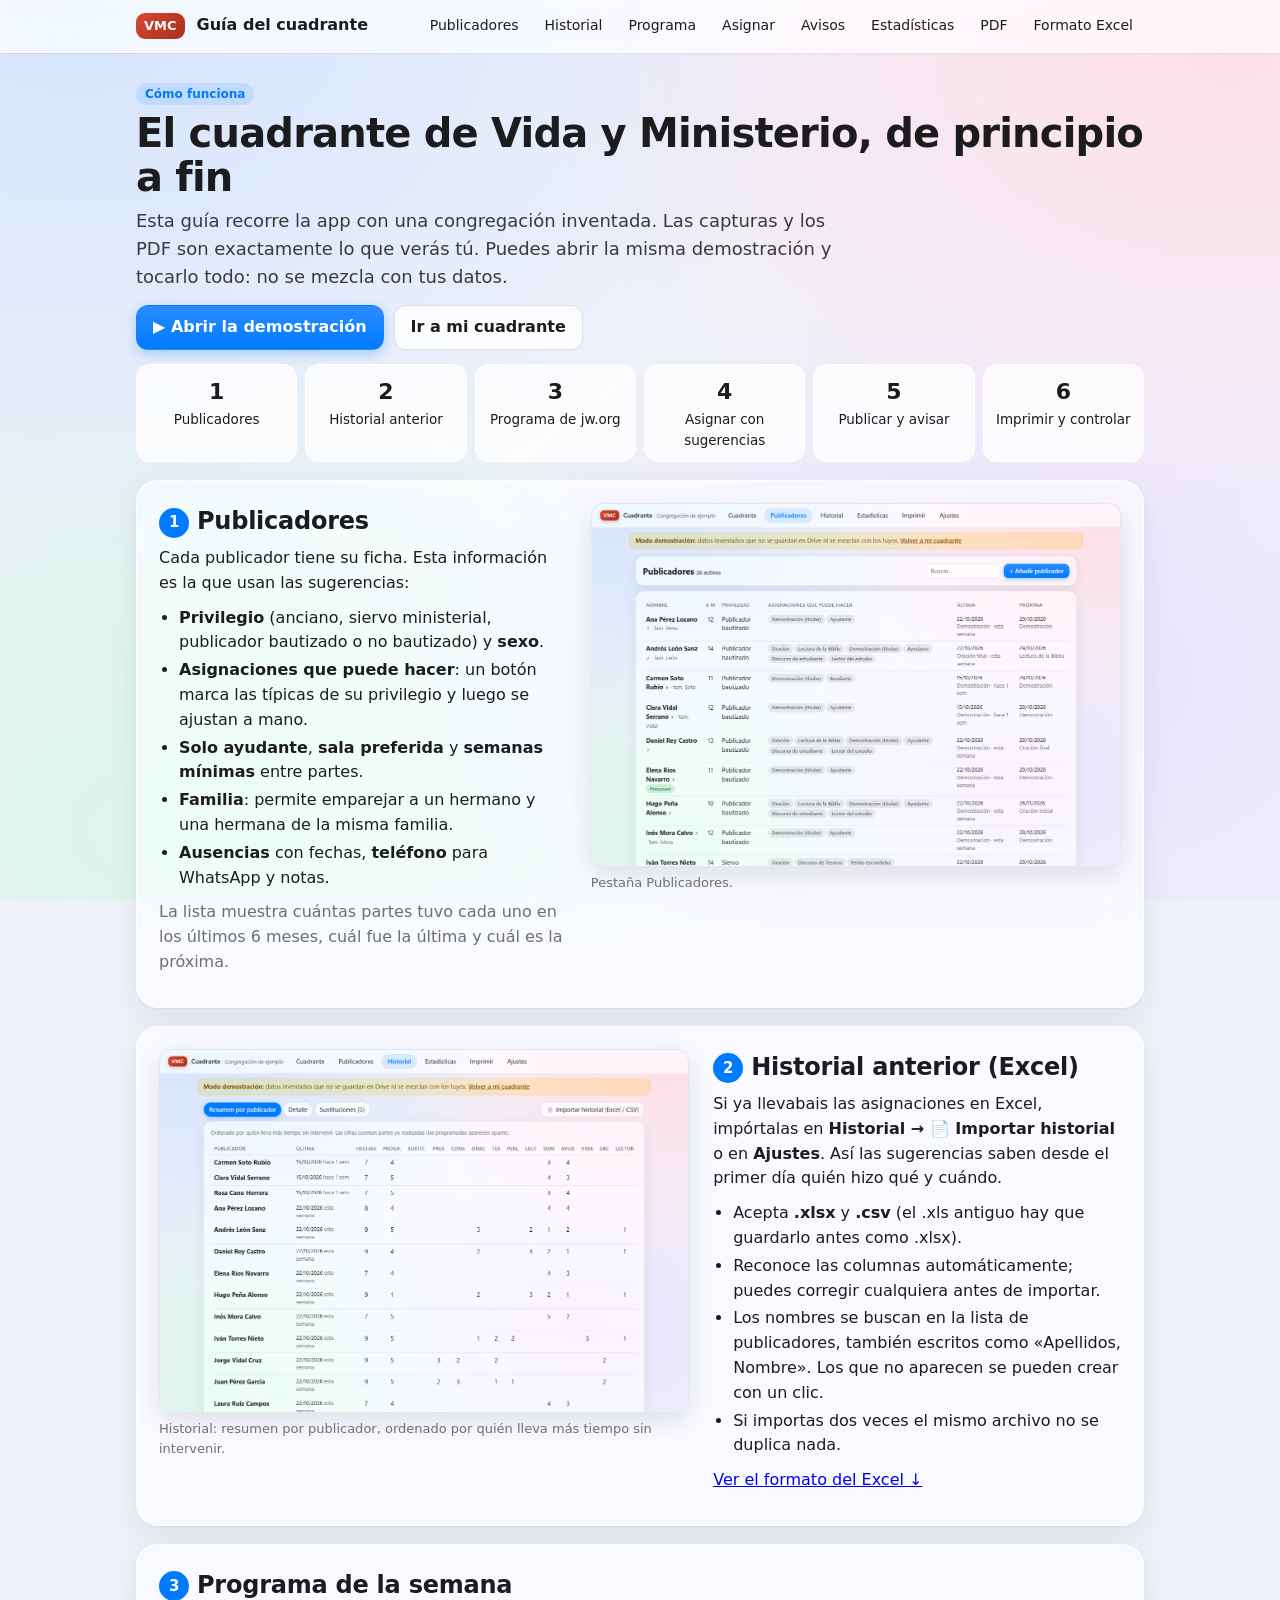
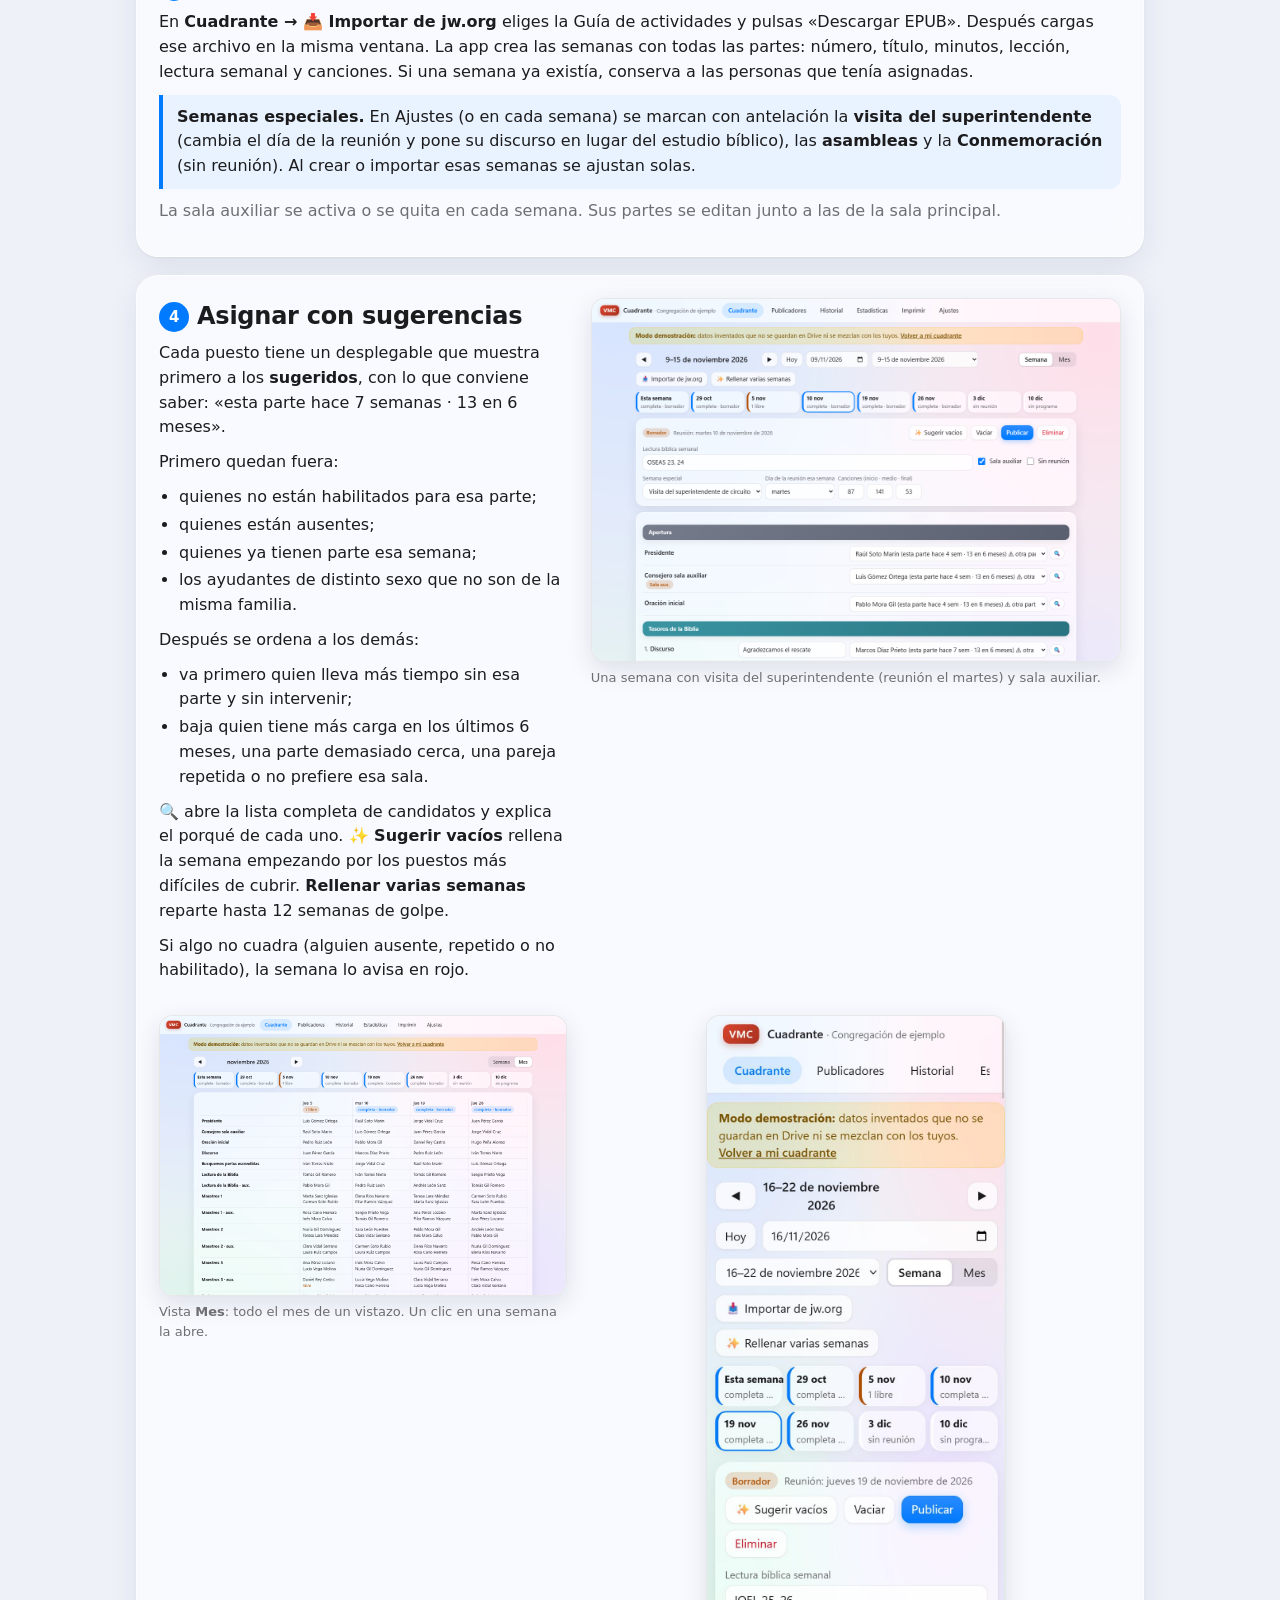
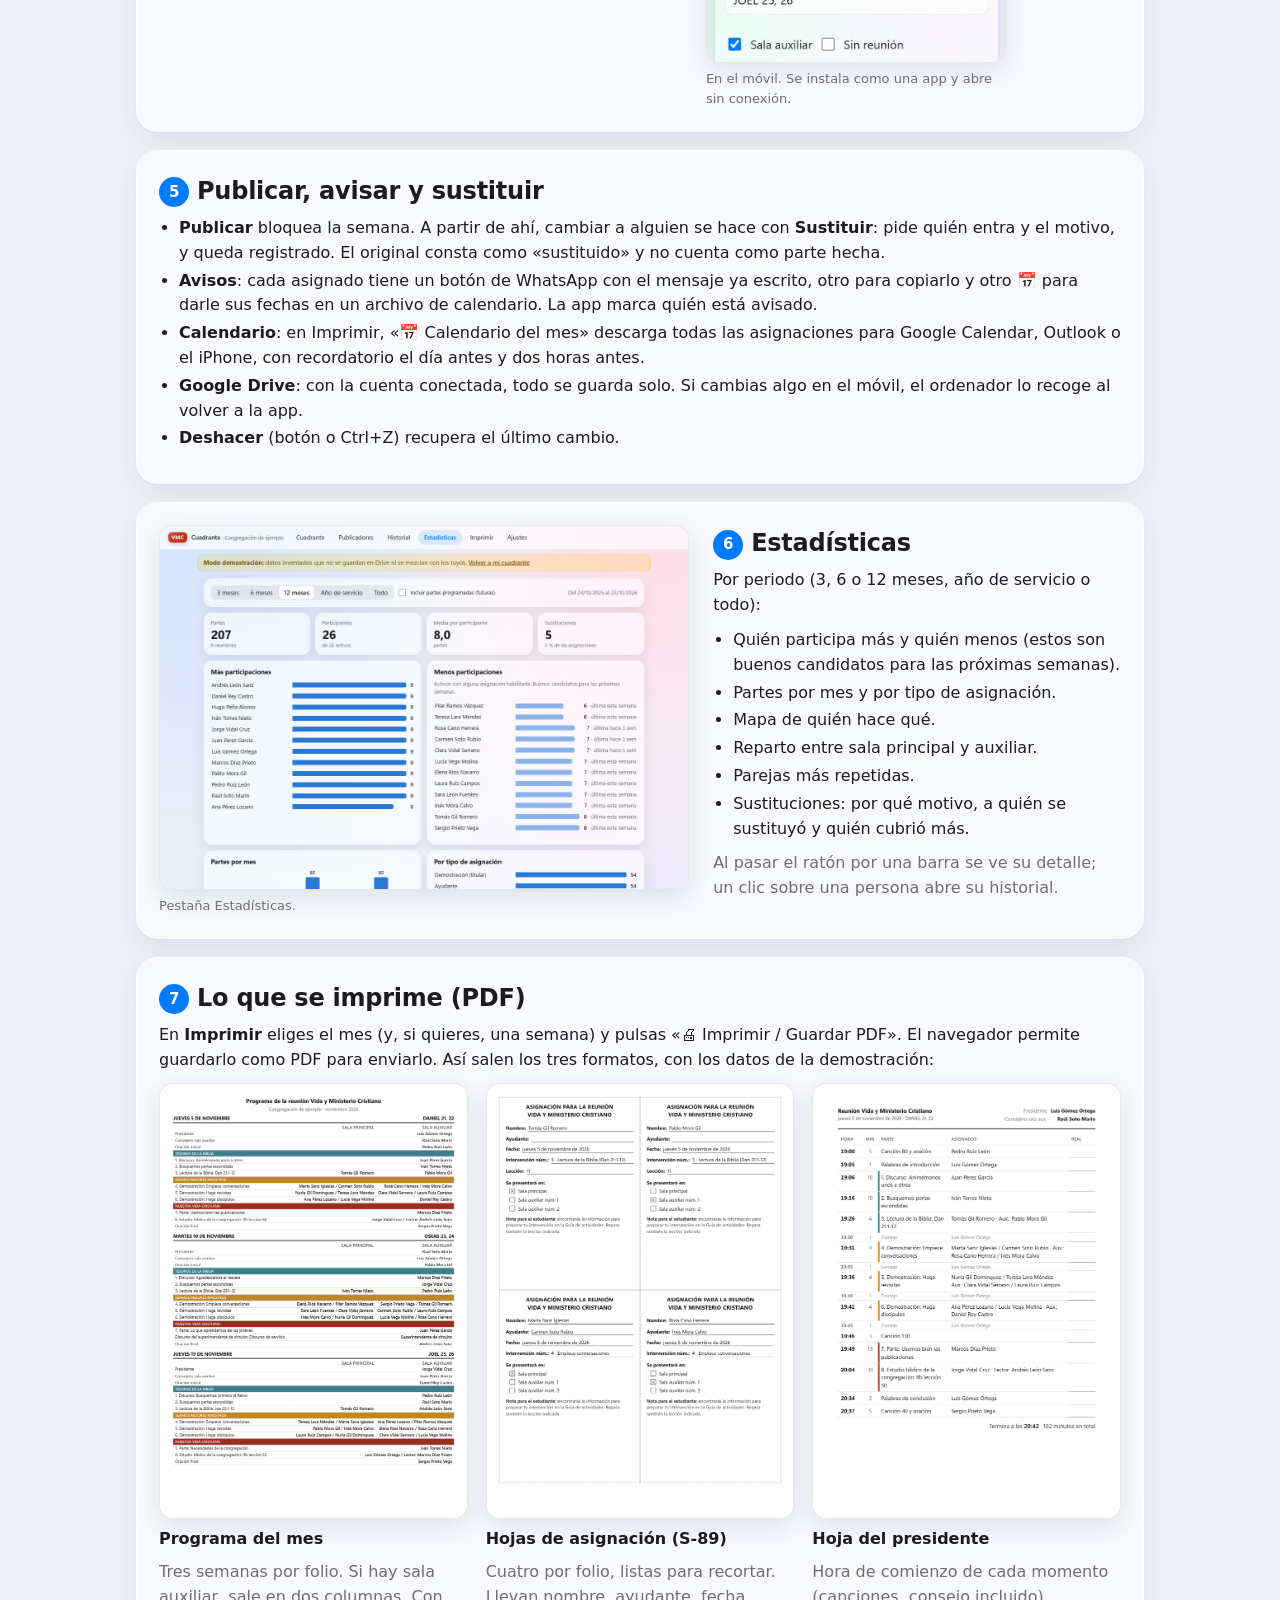
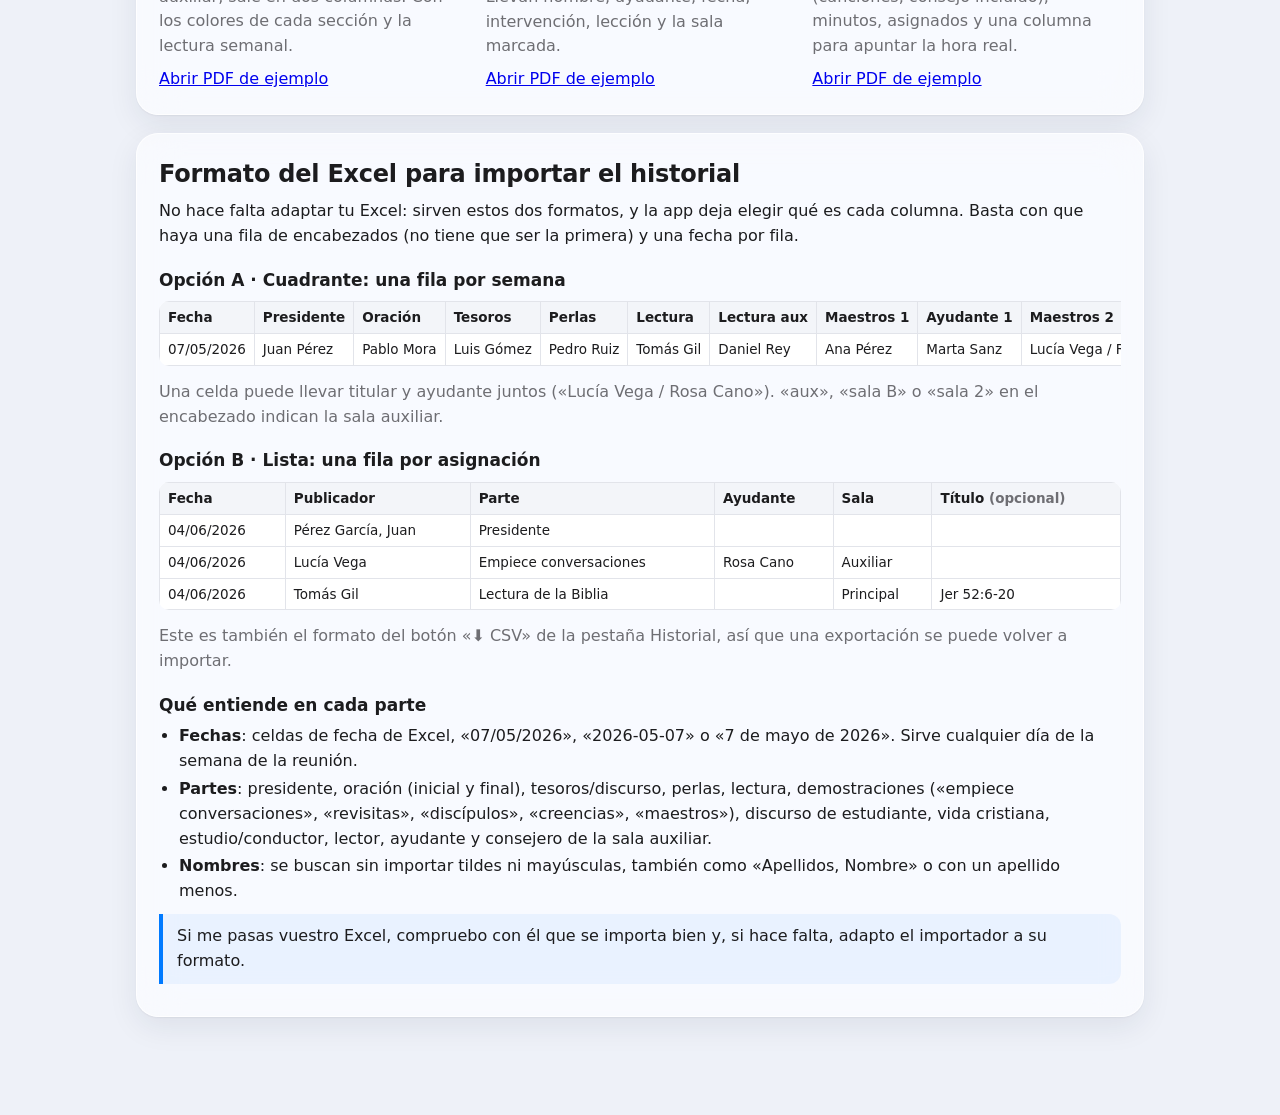
==== ayuda.html @ 90433c89 "Importar historial desde Excel, hoja del presidente, calendario, semanas especiales y guía - Importa" ====
<!doctype html>
<html lang="es">
<head>
  <meta charset="utf-8">
  <meta name="viewport" content="width=device-width, initial-scale=1">
  <title>Guía Cuadrante VMC</title>
  <meta name="description" content="Cómo funciona la app del cuadrante de la reunión Vida y Ministerio Cristiano, paso a paso.">
  <link rel="icon" href="icon.svg" type="image/svg+xml">
  <style>
    :root {
      color-scheme: light;
      --text: #1c1c1e; --muted: #6e6e73; --line: rgba(60, 60, 67, .13);
      --accent: #007aff; --tesoros: #2f7f8c; --maestros: #c58312; --vida: #a8321f;
      --vidrio: saturate(180%) blur(22px);
    }
    * { box-sizing: border-box; }
    body {
      margin: 0; color: var(--text);
      font: 16px/1.55 -apple-system, BlinkMacSystemFont, "SF Pro Text", "Segoe UI Variable Text", "Segoe UI", system-ui, sans-serif;
      background: #eef1f8 fixed;
      background-image:
        radial-gradient(at 6% 0%, #d6e4ff 0, transparent 45%),
        radial-gradient(at 96% 6%, #ffdfe9 0, transparent 40%),
        radial-gradient(at 80% 75%, #ebe2ff 0, transparent 42%),
        radial-gradient(at 12% 92%, #dcf5ea 0, transparent 45%);
      -webkit-font-smoothing: antialiased;
    }
    header.top {
      position: sticky; top: 0; z-index: 5;
      background: rgba(255, 255, 255, .7); -webkit-backdrop-filter: var(--vidrio); backdrop-filter: var(--vidrio);
      border-bottom: 1px solid rgba(255, 255, 255, .7); box-shadow: 0 1px 0 rgba(60, 60, 67, .08);
    }
    .top-in { max-width: 1040px; margin: 0 auto; padding: 10px 16px; display: flex; align-items: center; gap: 12px; flex-wrap: wrap; }
    .logo { background: linear-gradient(135deg, #d9452f, #a8321f); color: #fff; border-radius: 9px; padding: 3px 8px; font-size: 13px; font-weight: 700; }
    .top nav { display: flex; gap: 4px; flex-wrap: wrap; margin-left: auto; }
    .top nav a { color: var(--text); text-decoration: none; font-size: 14px; padding: 5px 11px; border-radius: 99px; }
    .top nav a:hover { background: rgba(118, 118, 128, .12); }
    main { max-width: 1040px; margin: 0 auto; padding: 28px 16px 80px; }
    h1 { font-size: clamp(28px, 5vw, 40px); letter-spacing: -.02em; margin: 6px 0 8px; line-height: 1.1; }
    h2 { font-size: 24px; letter-spacing: -.01em; margin: 0 0 6px; }
    h3 { font-size: 17px; margin: 18px 0 6px; }
    p { margin: 0 0 10px; }
    .lead { font-size: 18px; color: #3a3a3c; max-width: 720px; }
    .muted { color: var(--muted); }
    .card {
      background: rgba(255, 255, 255, .62); -webkit-backdrop-filter: var(--vidrio); backdrop-filter: var(--vidrio);
      border: 1px solid rgba(255, 255, 255, .75); border-radius: 22px;
      box-shadow: 0 10px 30px rgba(31, 38, 64, .08), 0 1px 2px rgba(31, 38, 64, .06);
      padding: 22px; margin: 18px 0;
    }
    .btn { display: inline-block; text-decoration: none; border-radius: 12px; padding: 9px 16px; font-weight: 600; border: 1px solid rgba(60, 60, 67, .14); background: rgba(255, 255, 255, .8); color: var(--text); }
    .btn.primary { background: linear-gradient(180deg, #2b8cff, #007aff); color: #fff; border-color: transparent; box-shadow: 0 4px 12px rgba(0, 122, 255, .28); }
    .botones { display: flex; gap: 10px; flex-wrap: wrap; margin-top: 14px; }
    .paso { display: grid; grid-template-columns: 1fr 1.3fr; gap: 24px; align-items: start; }
    .paso.inverso { grid-template-columns: 1.3fr 1fr; }
    .paso.inverso .texto { order: 2; }
    .num { display: inline-grid; place-items: center; width: 30px; height: 30px; border-radius: 50%; background: var(--accent); color: #fff; font-weight: 700; font-size: 15px; margin-right: 8px; vertical-align: 2px; }
    .shot { width: 100%; border-radius: 14px; border: 1px solid rgba(60, 60, 67, .12); box-shadow: 0 8px 24px rgba(31, 38, 64, .12); display: block; background: #fff; }
    .shot.recorte { aspect-ratio: 16 / 11; object-fit: cover; object-position: top; }
    figure { margin: 0; }
    figcaption { font-size: 13px; color: var(--muted); margin-top: 6px; }
    ul.lista { margin: 6px 0 10px; padding-left: 20px; }
    ul.lista li { margin: 3px 0; }
    .pdfs { display: grid; grid-template-columns: repeat(3, 1fr); gap: 18px; }
    .pdf { display: flex; flex-direction: column; gap: 8px; }
    .pdf img { aspect-ratio: 210 / 297; object-fit: cover; object-position: top; }
    .pdf b { font-size: 16px; }
    .etiqueta { display: inline-block; font-size: 12px; padding: 2px 9px; border-radius: 99px; background: rgba(0, 122, 255, .12); color: var(--accent); font-weight: 600; }
    table.ej { border-collapse: collapse; width: 100%; font-size: 13.5px; background: #fff; border-radius: 10px; overflow: hidden; }
    table.ej th, table.ej td { border: 1px solid #e2e4ea; padding: 5px 8px; text-align: left; white-space: nowrap; }
    table.ej th { background: #f3f5f9; font-weight: 600; }
    .tabla { overflow-x: auto; margin: 8px 0 14px; }
    .flujo { display: grid; grid-template-columns: repeat(6, 1fr); gap: 8px; margin-top: 14px; }
    .flujo div { background: rgba(255, 255, 255, .75); border: 1px solid rgba(255, 255, 255, .9); border-radius: 14px; padding: 10px; font-size: 13.5px; text-align: center; }
    .flujo b { display: block; font-size: 22px; }
    .nota { border-left: 4px solid var(--accent); background: rgba(0, 122, 255, .06); padding: 10px 14px; border-radius: 0 12px 12px 0; margin: 10px 0; }
    @media (max-width: 820px) {
      .paso, .paso.inverso { grid-template-columns: 1fr; }
      .paso.inverso .texto { order: 0; }
      .pdfs { grid-template-columns: 1fr; }
      .flujo { grid-template-columns: repeat(3, 1fr); }
      .top nav { display: none; }
    }
  </style>
</head>
<body>
  <header class="top"><div class="top-in">
    <span class="logo">VMC</span><b>Guía del cuadrante</b>
    <nav>
      <a href="#publicadores">Publicadores</a><a href="#historial">Historial</a><a href="#programa">Programa</a>
      <a href="#asignar">Asignar</a><a href="#avisos">Avisos</a><a href="#estadisticas">Estadísticas</a><a href="#pdf">PDF</a><a href="#excel">Formato Excel</a>
    </nav>
  </div></header>

  <main>
    <section>
      <span class="etiqueta">Cómo funciona</span>
      <h1>El cuadrante de Vida y Ministerio, de principio a fin</h1>
      <p class="lead">Esta guía recorre la app con una congregación inventada. Las capturas y los PDF son exactamente lo que verás tú. Puedes abrir la misma demostración y tocarlo todo: no se mezcla con tus datos.</p>
      <div class="botones">
        <a class="btn primary" href="./?demo=1" target="_blank" rel="noopener">▶ Abrir la demostración</a>
        <a class="btn" href="./">Ir a mi cuadrante</a>
      </div>
      <div class="flujo">
        <div><b>1</b>Publicadores</div><div><b>2</b>Historial anterior</div><div><b>3</b>Programa de jw.org</div>
        <div><b>4</b>Asignar con sugerencias</div><div><b>5</b>Publicar y avisar</div><div><b>6</b>Imprimir y controlar</div>
      </div>
    </section>

    <section class="card" id="publicadores">
      <div class="paso">
        <div class="texto">
          <h2><span class="num">1</span>Publicadores</h2>
          <p>Cada publicador tiene su ficha. Esta información es la que usan las sugerencias:</p>
          <ul class="lista">
            <li><b>Privilegio</b> (anciano, siervo ministerial, publicador bautizado o no bautizado) y <b>sexo</b>.</li>
            <li><b>Asignaciones que puede hacer</b>: un botón marca las típicas de su privilegio y luego se ajustan a mano.</li>
            <li><b>Solo ayudante</b>, <b>sala preferida</b> y <b>semanas mínimas</b> entre partes.</li>
            <li><b>Familia</b>: permite emparejar a un hermano y una hermana de la misma familia.</li>
            <li><b>Ausencias</b> con fechas, <b>teléfono</b> para WhatsApp y notas.</li>
          </ul>
          <p class="muted">La lista muestra cuántas partes tuvo cada uno en los últimos 6 meses, cuál fue la última y cuál es la próxima.</p>
        </div>
        <figure><img class="shot recorte" src="ayuda/publicadores.png" alt="Lista de publicadores con privilegios, asignaciones y última parte"><figcaption>Pestaña Publicadores.</figcaption></figure>
      </div>
    </section>

    <section class="card" id="historial">
      <div class="paso inverso">
        <div class="texto">
          <h2><span class="num">2</span>Historial anterior (Excel)</h2>
          <p>Si ya llevabais las asignaciones en Excel, impórtalas en <b>Historial → 📄 Importar historial</b> o en <b>Ajustes</b>. Así las sugerencias saben desde el primer día quién hizo qué y cuándo.</p>
          <ul class="lista">
            <li>Acepta <b>.xlsx</b> y <b>.csv</b> (el .xls antiguo hay que guardarlo antes como .xlsx).</li>
            <li>Reconoce las columnas automáticamente; puedes corregir cualquiera antes de importar.</li>
            <li>Los nombres se buscan en la lista de publicadores, también escritos como «Apellidos, Nombre». Los que no aparecen se pueden crear con un clic.</li>
            <li>Si importas dos veces el mismo archivo no se duplica nada.</li>
          </ul>
          <p><a href="#excel">Ver el formato del Excel ↓</a></p>
        </div>
        <figure><img class="shot recorte" src="ayuda/historial.png" alt="Historial con resumen por publicador"><figcaption>Historial: resumen por publicador, ordenado por quién lleva más tiempo sin intervenir.</figcaption></figure>
      </div>
    </section>

    <section class="card" id="programa">
      <h2><span class="num">3</span>Programa de la semana</h2>
      <p>En <b>Cuadrante → 📥 Importar de jw.org</b> eliges la Guía de actividades y pulsas «Descargar EPUB». Después cargas ese archivo en la misma ventana. La app crea las semanas con todas las partes: número, título, minutos, lección, lectura semanal y canciones. Si una semana ya existía, conserva a las personas que tenía asignadas.</p>
      <div class="nota"><b>Semanas especiales.</b> En Ajustes (o en cada semana) se marcan con antelación la <b>visita del superintendente</b> (cambia el día de la reunión y pone su discurso en lugar del estudio bíblico), las <b>asambleas</b> y la <b>Conmemoración</b> (sin reunión). Al crear o importar esas semanas se ajustan solas.</div>
      <p class="muted">La sala auxiliar se activa o se quita en cada semana. Sus partes se editan junto a las de la sala principal.</p>
    </section>

    <section class="card" id="asignar">
      <div class="paso">
        <div class="texto">
          <h2><span class="num">4</span>Asignar con sugerencias</h2>
          <p>Cada puesto tiene un desplegable que muestra primero a los <b>sugeridos</b>, con lo que conviene saber: «esta parte hace 7 semanas · 13 en 6 meses».</p>
          <p>Primero quedan fuera:</p>
          <ul class="lista">
            <li>quienes no están habilitados para esa parte;</li>
            <li>quienes están ausentes;</li>
            <li>quienes ya tienen parte esa semana;</li>
            <li>los ayudantes de distinto sexo que no son de la misma familia.</li>
          </ul>
          <p>Después se ordena a los demás:</p>
          <ul class="lista">
            <li>va primero quien lleva más tiempo sin esa parte y sin intervenir;</li>
            <li>baja quien tiene más carga en los últimos 6 meses, una parte demasiado cerca, una pareja repetida o no prefiere esa sala.</li>
          </ul>
          <p><b>🔍</b> abre la lista completa de candidatos y explica el porqué de cada uno. <b>✨ Sugerir vacíos</b> rellena la semana empezando por los puestos más difíciles de cubrir. <b>Rellenar varias semanas</b> reparte hasta 12 semanas de golpe.</p>
          <p>Si algo no cuadra (alguien ausente, repetido o no habilitado), la semana lo avisa en rojo.</p>
        </div>
        <figure><img class="shot recorte" src="ayuda/cuadrante.png" alt="Editor de la semana con sala principal y auxiliar"><figcaption>Una semana con visita del superintendente (reunión el martes) y sala auxiliar.</figcaption></figure>
      </div>
      <div class="paso" style="margin-top:22px">
        <figure><img class="shot recorte" src="ayuda/mes.png" alt="Vista mensual con todos los nombres"><figcaption>Vista <b>Mes</b>: todo el mes de un vistazo. Un clic en una semana la abre.</figcaption></figure>
        <figure style="max-width:300px;justify-self:center"><img class="shot" src="ayuda/movil.jpg" alt="La app en el móvil"><figcaption>En el móvil. Se instala como una app y abre sin conexión.</figcaption></figure>
      </div>
    </section>

    <section class="card" id="avisos">
      <h2><span class="num">5</span>Publicar, avisar y sustituir</h2>
      <ul class="lista">
        <li><b>Publicar</b> bloquea la semana. A partir de ahí, cambiar a alguien se hace con <b>Sustituir</b>: pide quién entra y el motivo, y queda registrado. El original consta como «sustituido» y no cuenta como parte hecha.</li>
        <li><b>Avisos</b>: cada asignado tiene un botón de WhatsApp con el mensaje ya escrito, otro para copiarlo y otro 📅 para darle sus fechas en un archivo de calendario. La app marca quién está avisado.</li>
        <li><b>Calendario</b>: en Imprimir, «📅 Calendario del mes» descarga todas las asignaciones para Google Calendar, Outlook o el iPhone, con recordatorio el día antes y dos horas antes.</li>
        <li><b>Google Drive</b>: con la cuenta conectada, todo se guarda solo. Si cambias algo en el móvil, el ordenador lo recoge al volver a la app.</li>
        <li><b>Deshacer</b> (botón o Ctrl+Z) recupera el último cambio.</li>
      </ul>
    </section>

    <section class="card" id="estadisticas">
      <div class="paso inverso">
        <div class="texto">
          <h2><span class="num">6</span>Estadísticas</h2>
          <p>Por periodo (3, 6 o 12 meses, año de servicio o todo):</p>
          <ul class="lista">
            <li>Quién participa más y quién menos (estos son buenos candidatos para las próximas semanas).</li>
            <li>Partes por mes y por tipo de asignación.</li>
            <li>Mapa de quién hace qué.</li>
            <li>Reparto entre sala principal y auxiliar.</li>
            <li>Parejas más repetidas.</li>
            <li>Sustituciones: por qué motivo, a quién se sustituyó y quién cubrió más.</li>
          </ul>
          <p class="muted">Al pasar el ratón por una barra se ve su detalle; un clic sobre una persona abre su historial.</p>
        </div>
        <figure><img class="shot recorte" src="ayuda/estadisticas.png" alt="Estadísticas con gráficos de participación"><figcaption>Pestaña Estadísticas.</figcaption></figure>
      </div>
    </section>

    <section class="card" id="pdf">
      <h2><span class="num">7</span>Lo que se imprime (PDF)</h2>
      <p>En <b>Imprimir</b> eliges el mes (y, si quieres, una semana) y pulsas «🖨 Imprimir / Guardar PDF». El navegador permite guardarlo como PDF para enviarlo. Así salen los tres formatos, con los datos de la demostración:</p>
      <div class="pdfs">
        <div class="pdf">
          <a href="ayuda/ejemplo-programa.pdf" target="_blank" rel="noopener"><img class="shot" src="ayuda/pagina-programa.png" alt="Programa del mes"></a>
          <b>Programa del mes</b>
          <span class="muted">Tres semanas por folio. Si hay sala auxiliar, sale en dos columnas. Con los colores de cada sección y la lectura semanal.</span>
          <a href="ayuda/ejemplo-programa.pdf" target="_blank" rel="noopener">Abrir PDF de ejemplo</a>
        </div>
        <div class="pdf">
          <a href="ayuda/ejemplo-s89.pdf" target="_blank" rel="noopener"><img class="shot" src="ayuda/pagina-s89.png" alt="Hojas de asignación S-89"></a>
          <b>Hojas de asignación (S-89)</b>
          <span class="muted">Cuatro por folio, listas para recortar. Llevan nombre, ayudante, fecha, intervención, lección y la sala marcada.</span>
          <a href="ayuda/ejemplo-s89.pdf" target="_blank" rel="noopener">Abrir PDF de ejemplo</a>
        </div>
        <div class="pdf">
          <a href="ayuda/ejemplo-presidente.pdf" target="_blank" rel="noopener"><img class="shot" src="ayuda/pagina-presidente.png" alt="Hoja del presidente"></a>
          <b>Hoja del presidente</b>
          <span class="muted">Hora de comienzo de cada momento (canciones, consejo incluido), minutos, asignados y una columna para apuntar la hora real.</span>
          <a href="ayuda/ejemplo-presidente.pdf" target="_blank" rel="noopener">Abrir PDF de ejemplo</a>
        </div>
      </div>
    </section>

    <section class="card" id="excel">
      <h2>Formato del Excel para importar el historial</h2>
      <p>No hace falta adaptar tu Excel: sirven estos dos formatos, y la app deja elegir qué es cada columna. Basta con que haya una fila de encabezados (no tiene que ser la primera) y una fecha por fila.</p>

      <h3>Opción A · Cuadrante: una fila por semana</h3>
      <div class="tabla"><table class="ej">
        <tr><th>Fecha</th><th>Presidente</th><th>Oración</th><th>Tesoros</th><th>Perlas</th><th>Lectura</th><th>Lectura aux</th><th>Maestros 1</th><th>Ayudante 1</th><th>Maestros 2</th><th>Discurso</th><th>Vida cristiana</th><th>Conductor EBC</th><th>Lector</th><th>Oración final</th></tr>
        <tr><td>07/05/2026</td><td>Juan Pérez</td><td>Pablo Mora</td><td>Luis Gómez</td><td>Pedro Ruiz</td><td>Tomás Gil</td><td>Daniel Rey</td><td>Ana Pérez</td><td>Marta Sanz</td><td>Lucía Vega / Rosa Cano</td><td>Sergio Prieto</td><td>Raúl Soto</td><td>Jorge Vidal</td><td>Andrés León</td><td>Marcos Díaz</td></tr>
      </table></div>
      <p class="muted">Una celda puede llevar titular y ayudante juntos («Lucía Vega / Rosa Cano»). «aux», «sala B» o «sala 2» en el encabezado indican la sala auxiliar.</p>

      <h3>Opción B · Lista: una fila por asignación</h3>
      <div class="tabla"><table class="ej">
        <tr><th>Fecha</th><th>Publicador</th><th>Parte</th><th>Ayudante</th><th>Sala</th><th>Título <span class="muted">(opcional)</span></th></tr>
        <tr><td>04/06/2026</td><td>Pérez García, Juan</td><td>Presidente</td><td></td><td></td><td></td></tr>
        <tr><td>04/06/2026</td><td>Lucía Vega</td><td>Empiece conversaciones</td><td>Rosa Cano</td><td>Auxiliar</td><td></td></tr>
        <tr><td>04/06/2026</td><td>Tomás Gil</td><td>Lectura de la Biblia</td><td></td><td>Principal</td><td>Jer 52:6-20</td></tr>
      </table></div>
      <p class="muted">Este es también el formato del botón «⬇ CSV» de la pestaña Historial, así que una exportación se puede volver a importar.</p>

      <h3>Qué entiende en cada parte</h3>
      <ul class="lista">
        <li><b>Fechas</b>: celdas de fecha de Excel, «07/05/2026», «2026-05-07» o «7 de mayo de 2026». Sirve cualquier día de la semana de la reunión.</li>
        <li><b>Partes</b>: presidente, oración (inicial y final), tesoros/discurso, perlas, lectura, demostraciones («empiece conversaciones», «revisitas», «discípulos», «creencias», «maestros»), discurso de estudiante, vida cristiana, estudio/conductor, lector, ayudante y consejero de la sala auxiliar.</li>
        <li><b>Nombres</b>: se buscan sin importar tildes ni mayúsculas, también como «Apellidos, Nombre» o con un apellido menos.</li>
      </ul>
      <div class="nota">Si me pasas vuestro Excel, compruebo con él que se importa bien y, si hace falta, adapto el importador a su formato.</div>
    </section>
  </main>
</body>
</html>
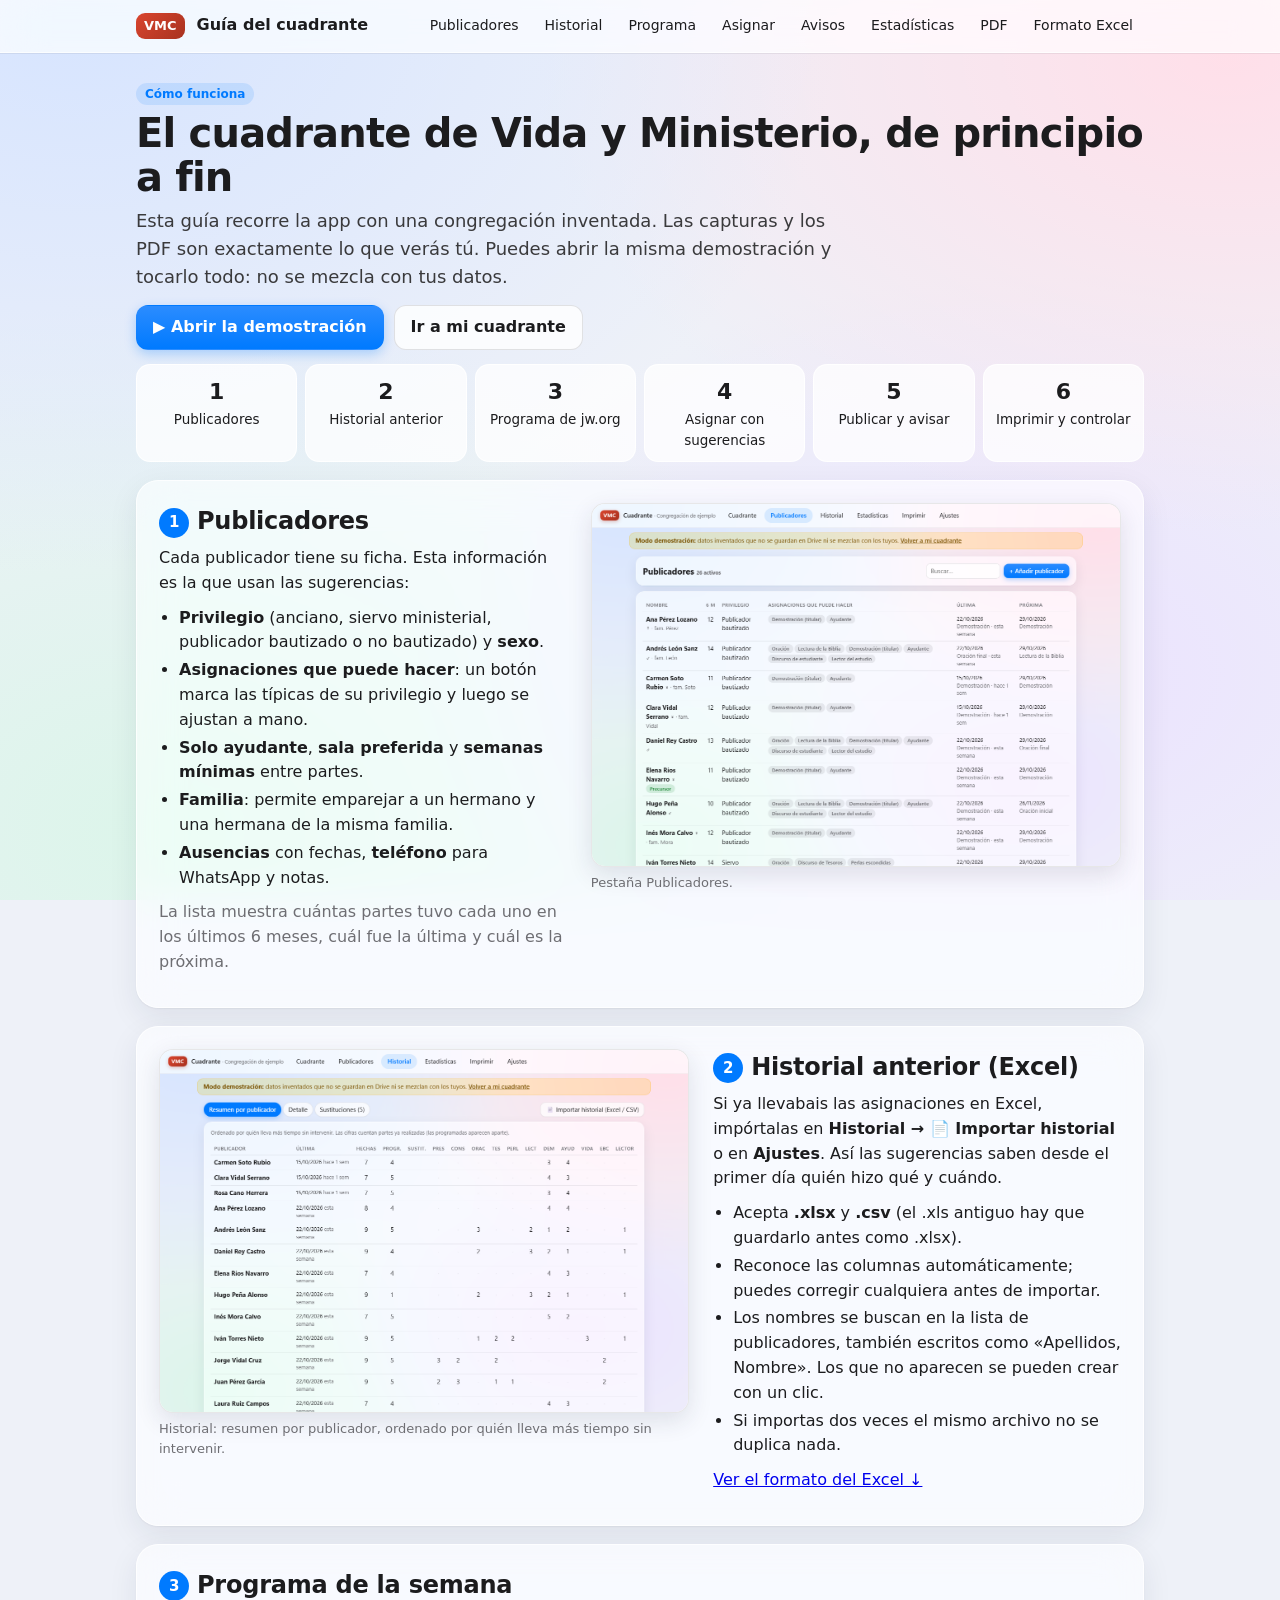
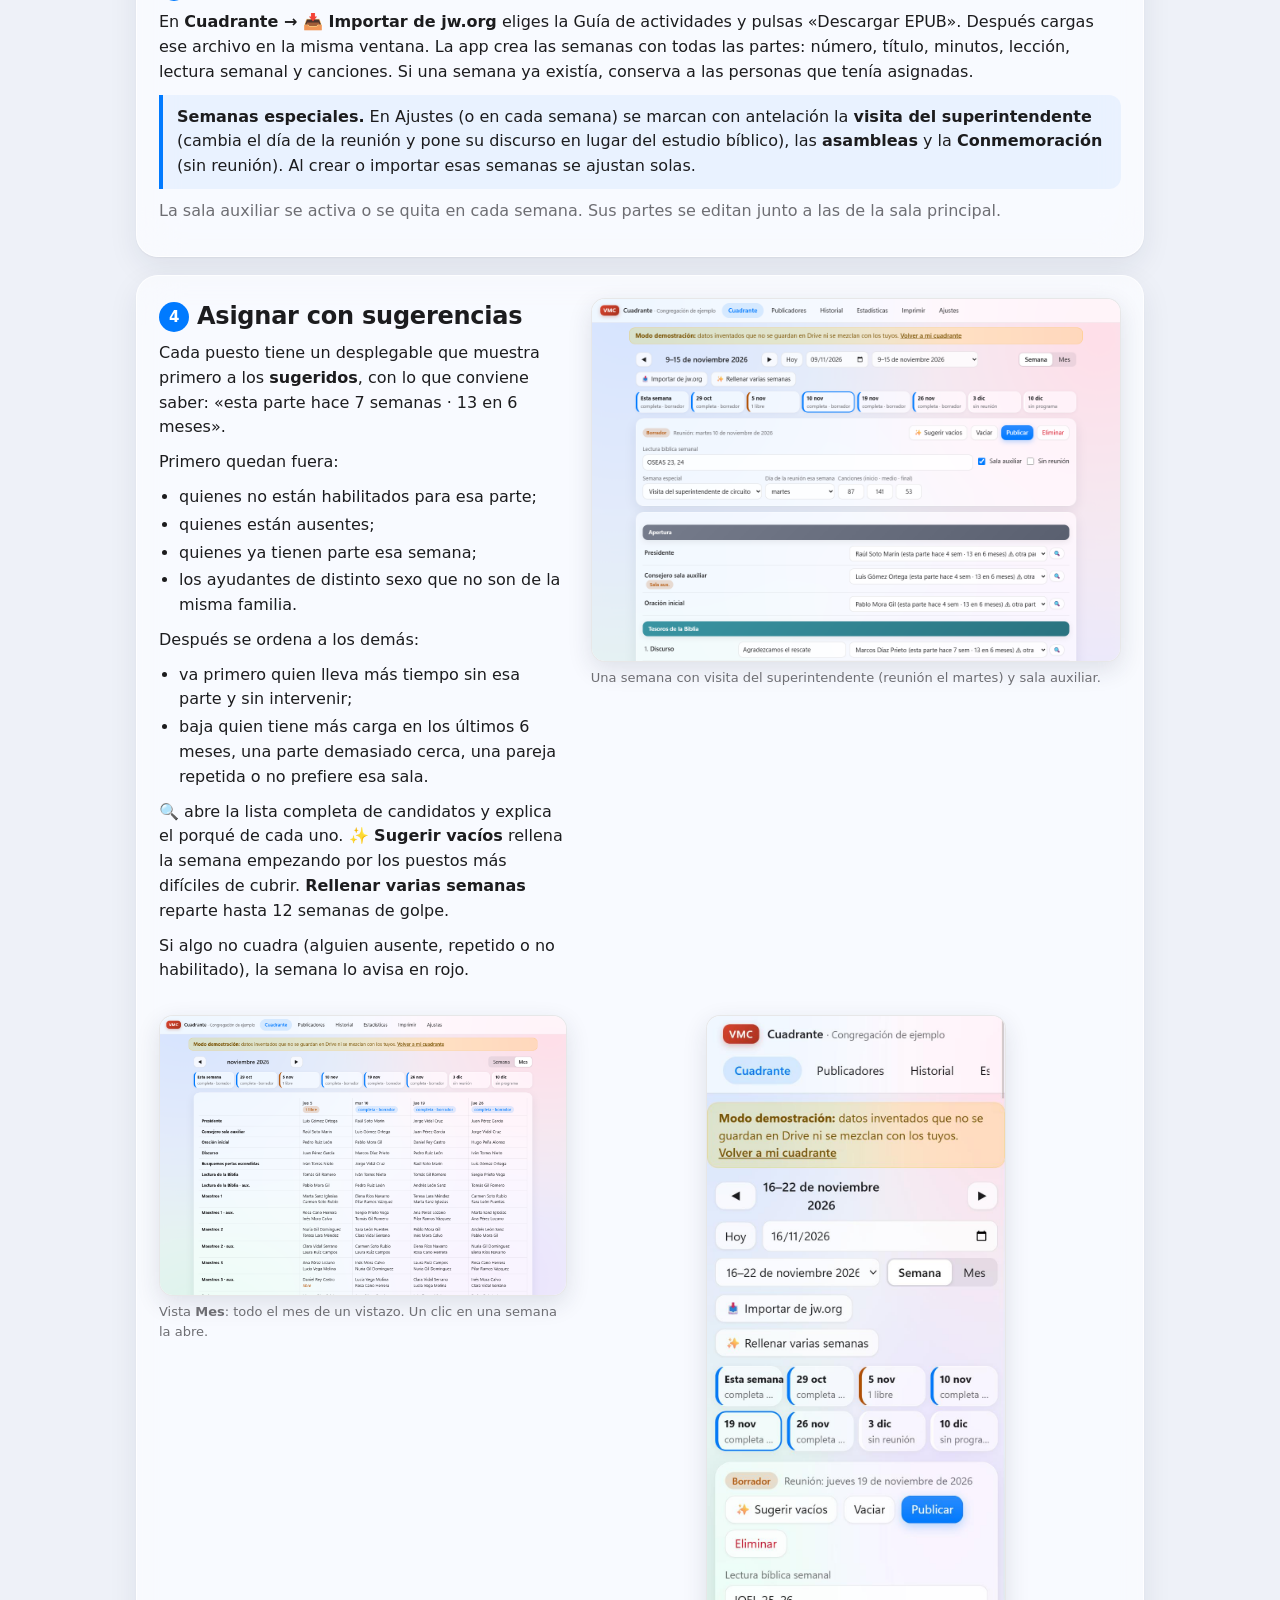
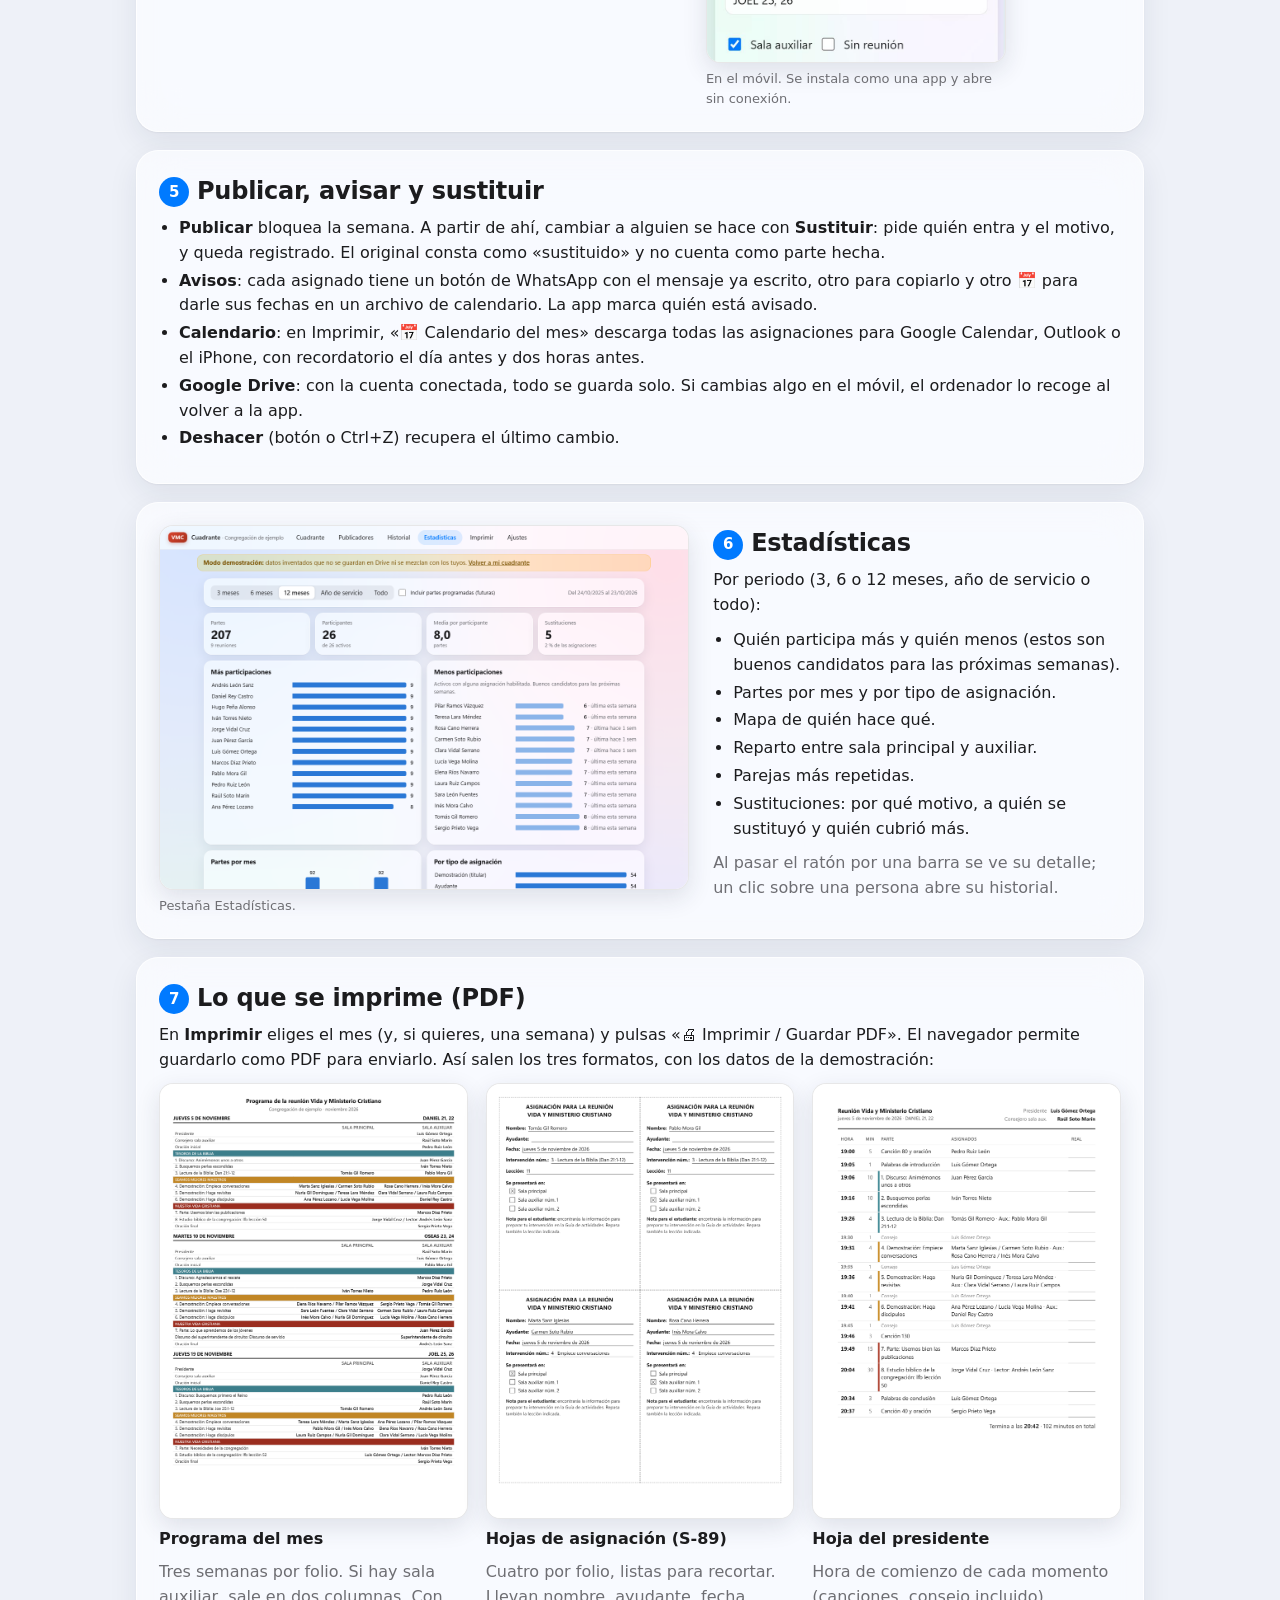
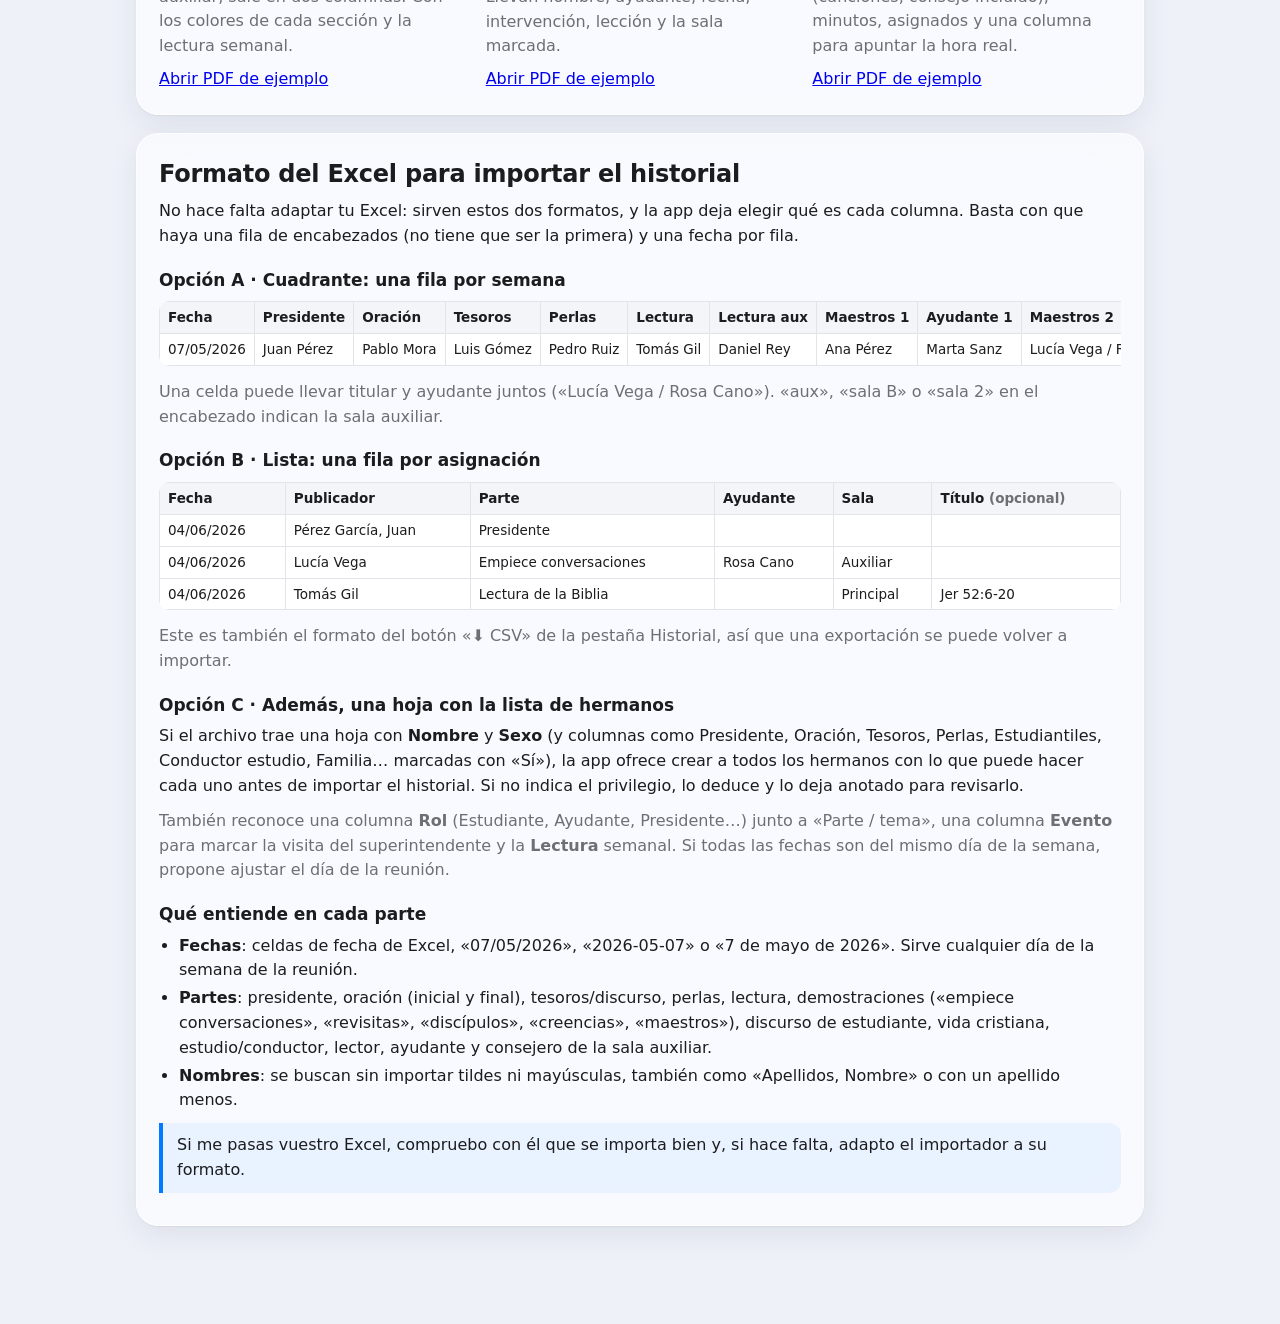
==== commit 9d818f4d: "Importador adaptado al Excel de historial de la congregación - Lee también la hoja de hermanos (sexo" ====
--- a/ayuda.html
+++ b/ayuda.html
@@ -252,6 +252,10 @@
       </table></div>
       <p class="muted">Este es también el formato del botón «⬇ CSV» de la pestaña Historial, así que una exportación se puede volver a importar.</p>
 
+      <h3>Opción C · Además, una hoja con la lista de hermanos</h3>
+      <p>Si el archivo trae una hoja con <b>Nombre</b> y <b>Sexo</b> (y columnas como Presidente, Oración, Tesoros, Perlas, Estudiantiles, Conductor estudio, Familia… marcadas con «Sí»), la app ofrece crear a todos los hermanos con lo que puede hacer cada uno antes de importar el historial. Si no indica el privilegio, lo deduce y lo deja anotado para revisarlo.</p>
+      <p class="muted">También reconoce una columna <b>Rol</b> (Estudiante, Ayudante, Presidente…) junto a «Parte / tema», una columna <b>Evento</b> para marcar la visita del superintendente y la <b>Lectura</b> semanal. Si todas las fechas son del mismo día de la semana, propone ajustar el día de la reunión.</p>
+
       <h3>Qué entiende en cada parte</h3>
       <ul class="lista">
         <li><b>Fechas</b>: celdas de fecha de Excel, «07/05/2026», «2026-05-07» o «7 de mayo de 2026». Sirve cualquier día de la semana de la reunión.</li>
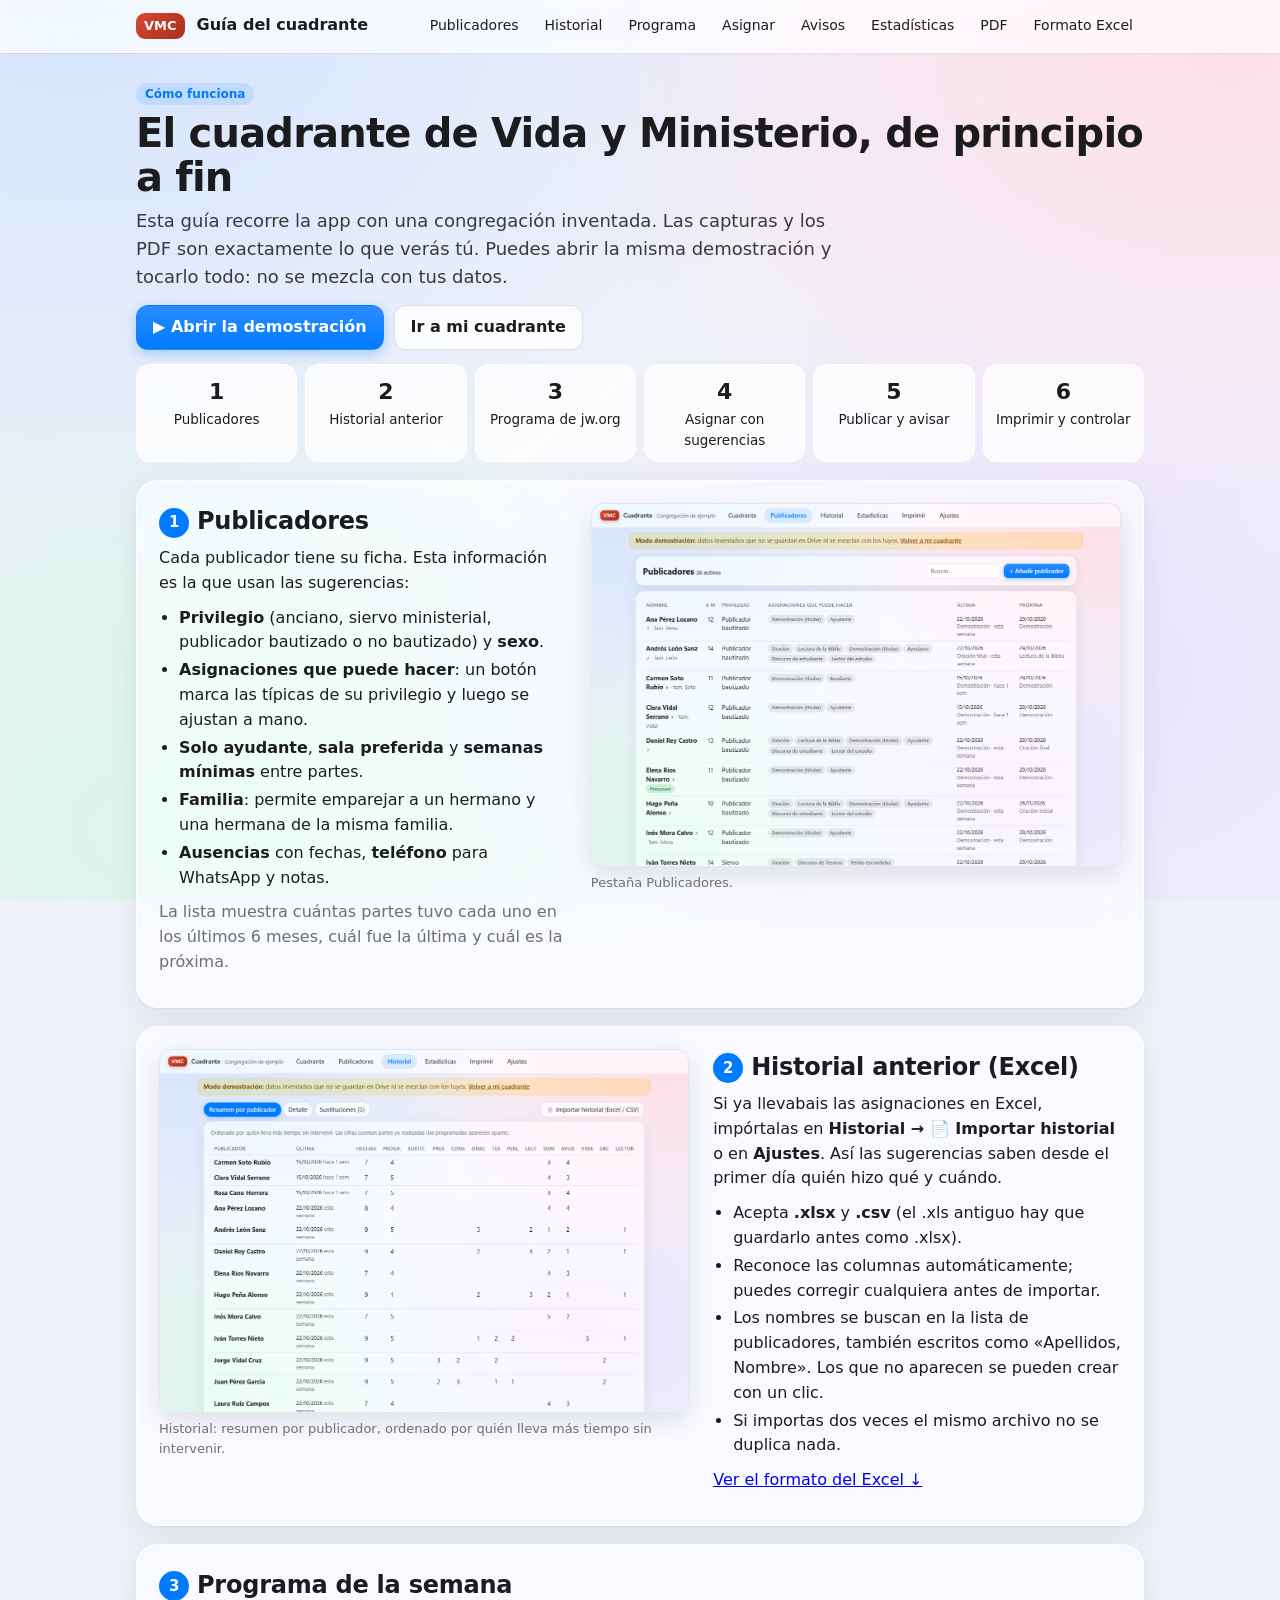
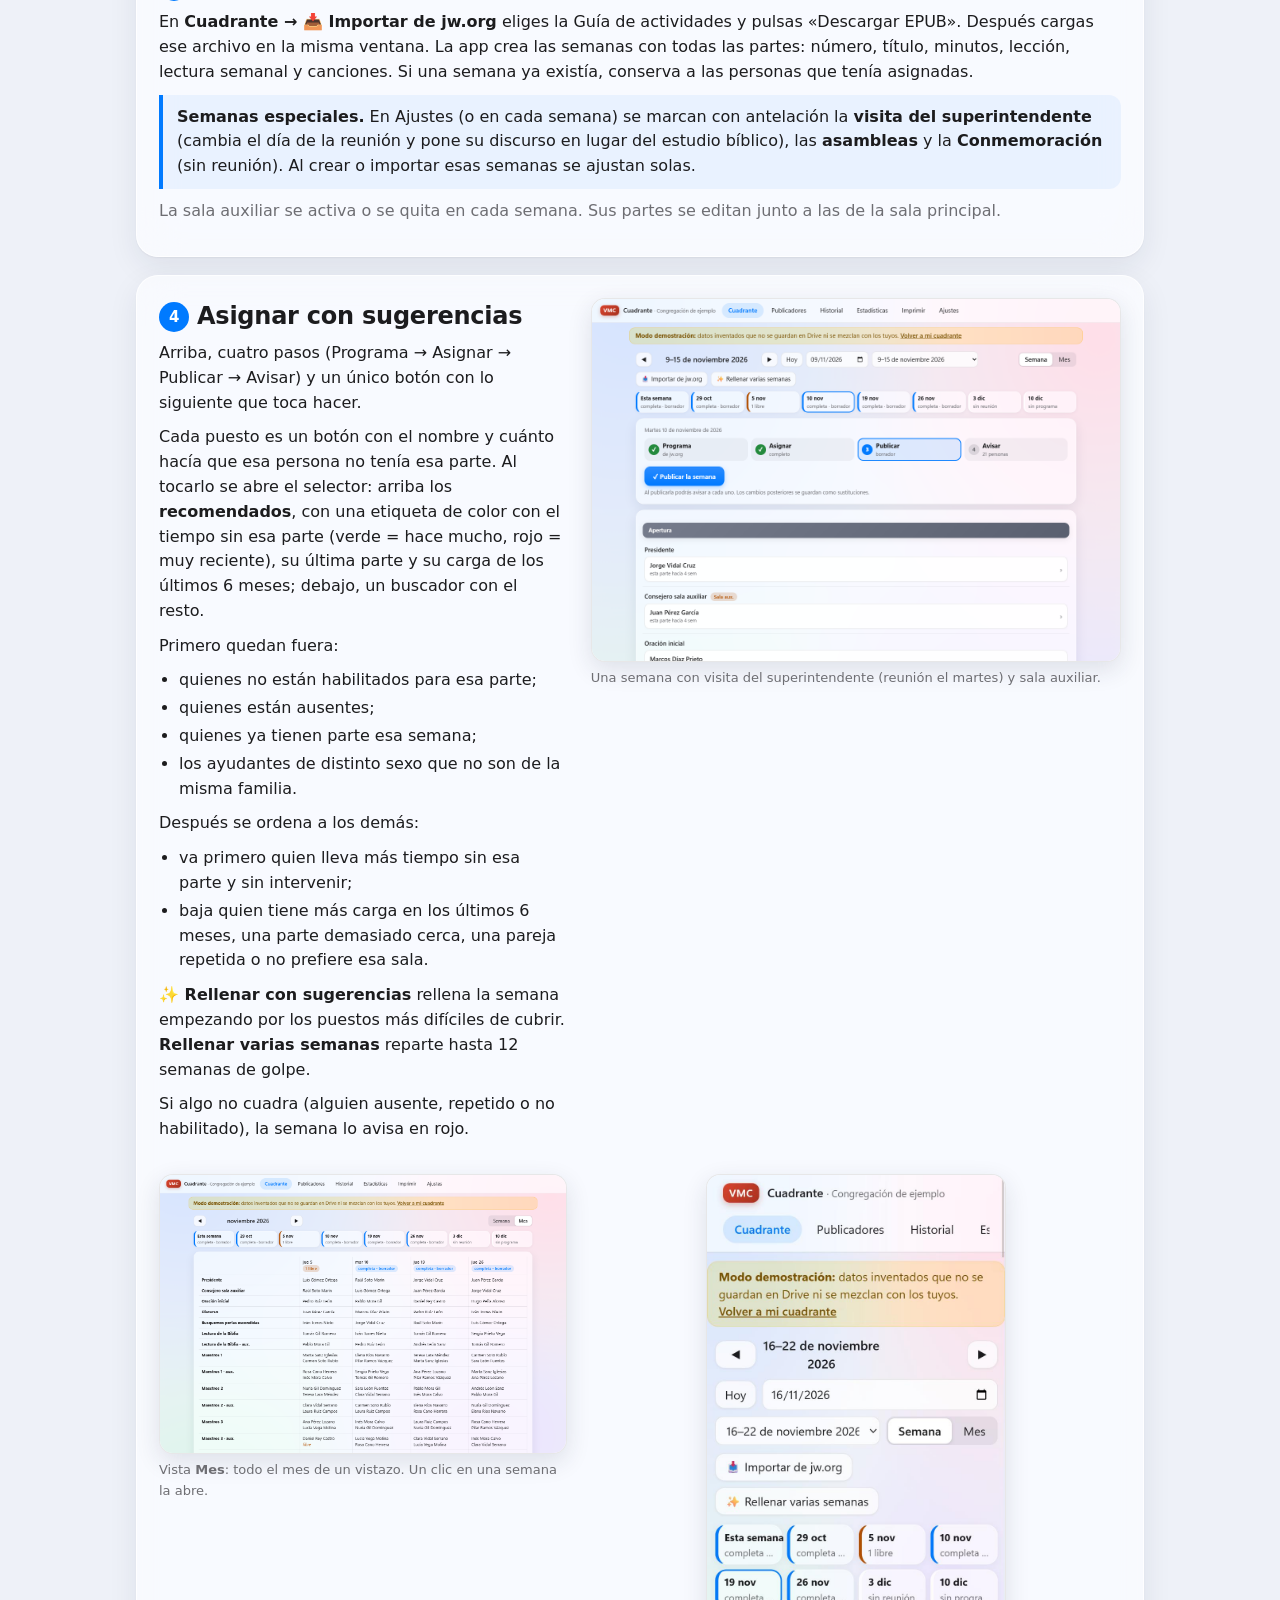
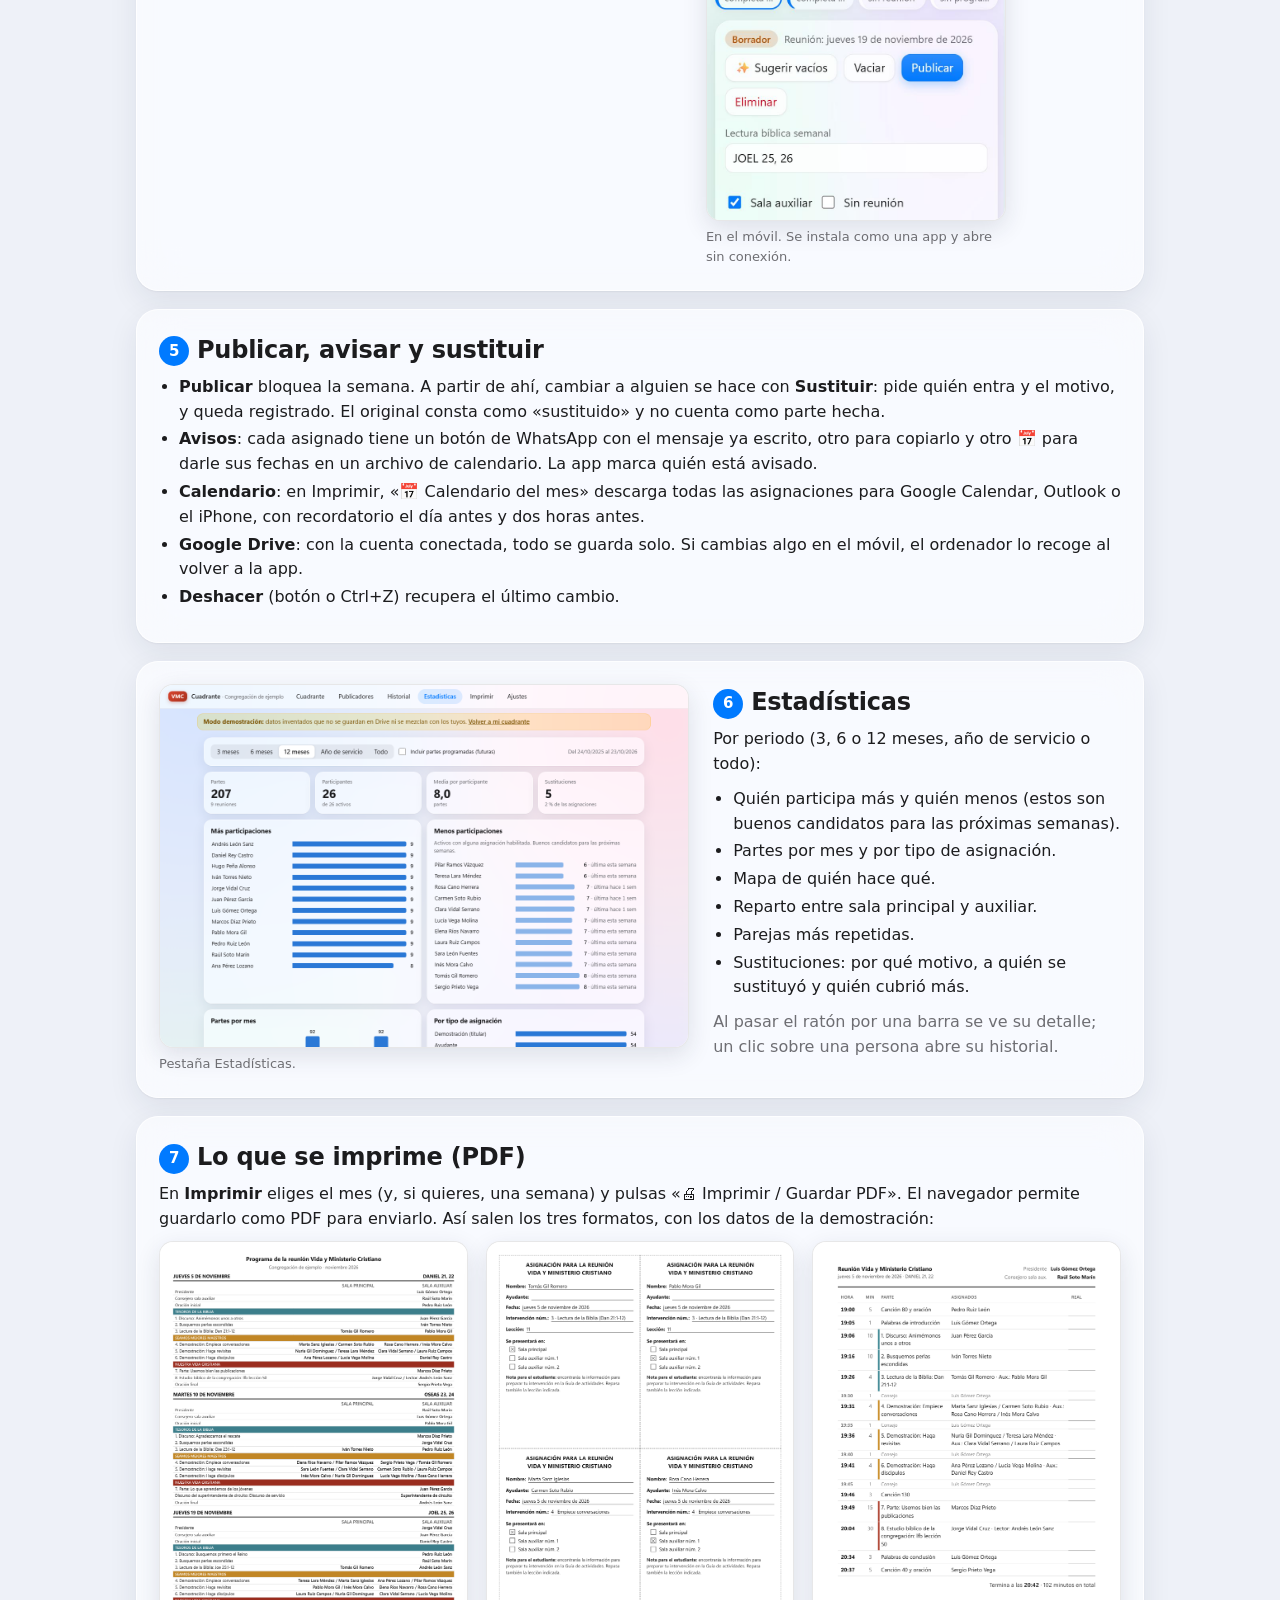
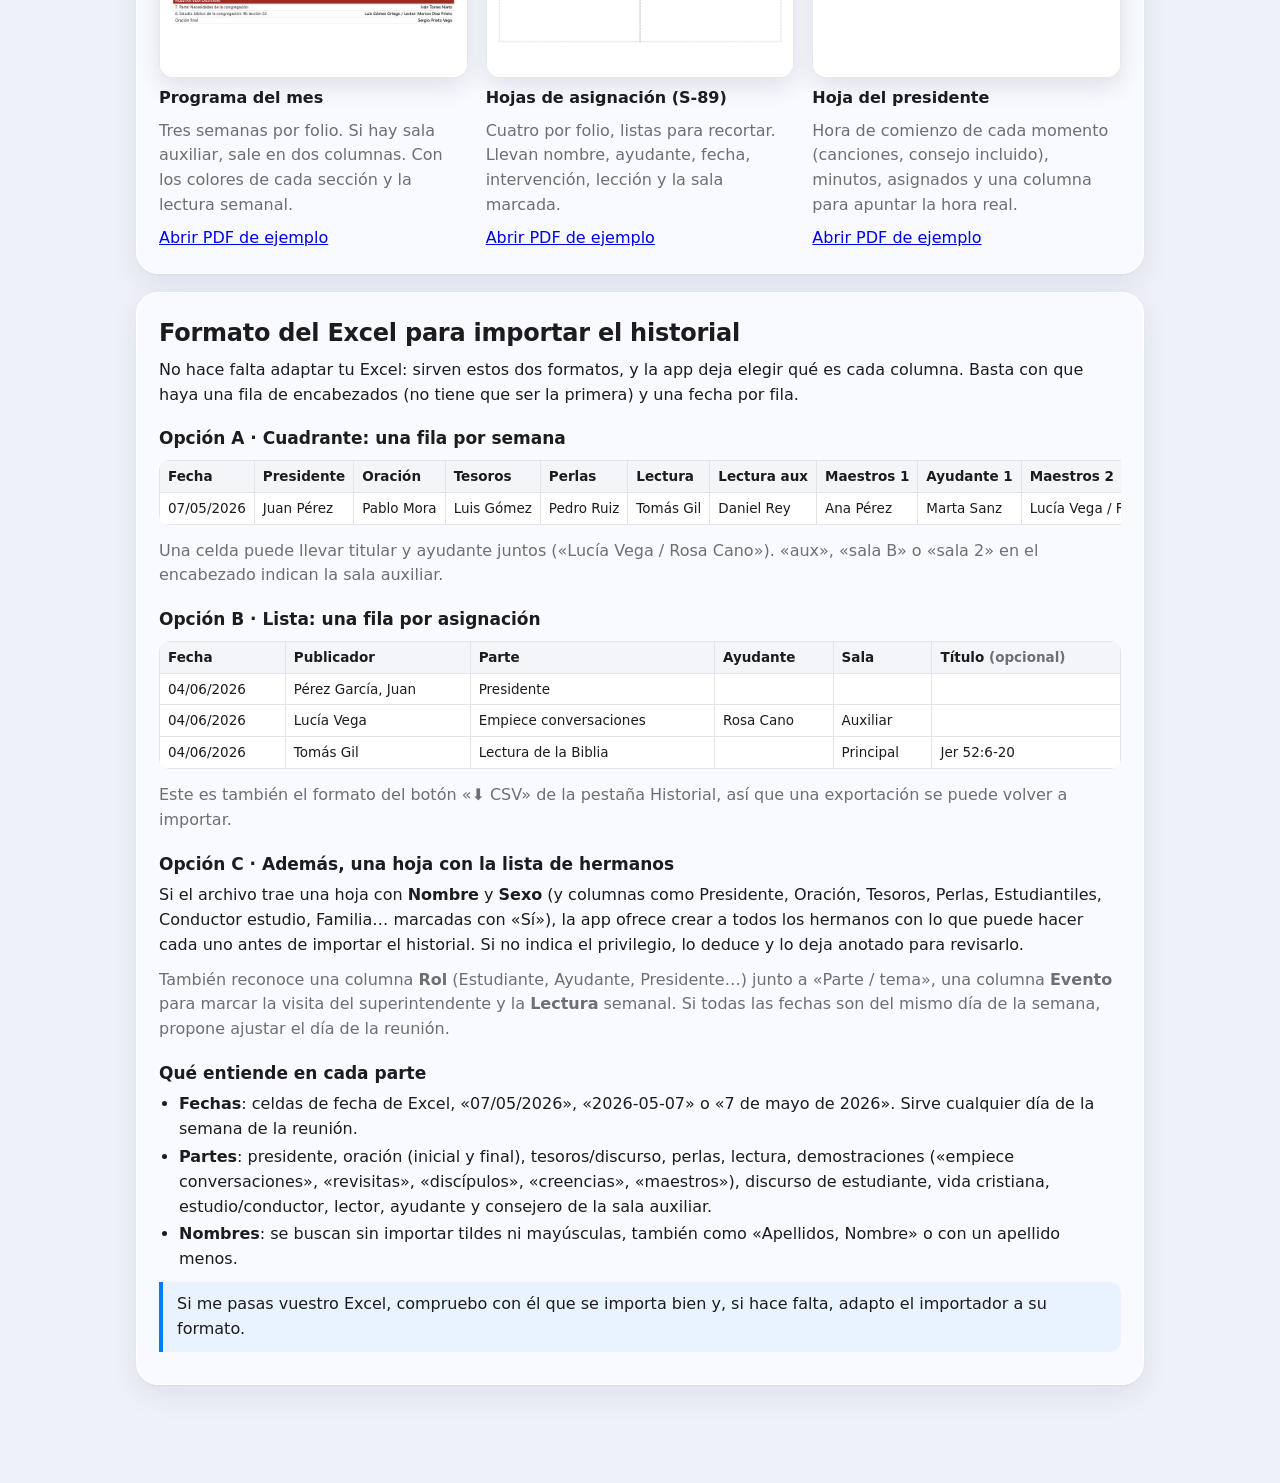
==== commit b6a22ff5: "Semana guiada por pasos, selector visual de personas y vista previa de impresión en el móvil - Pasos" ====
--- a/ayuda.html
+++ b/ayuda.html
@@ -153,7 +153,8 @@
       <div class="paso">
         <div class="texto">
           <h2><span class="num">4</span>Asignar con sugerencias</h2>
-          <p>Cada puesto tiene un desplegable que muestra primero a los <b>sugeridos</b>, con lo que conviene saber: «esta parte hace 7 semanas · 13 en 6 meses».</p>
+          <p>Arriba, cuatro pasos (Programa → Asignar → Publicar → Avisar) y un único botón con lo siguiente que toca hacer.</p>
+          <p>Cada puesto es un botón con el nombre y cuánto hacía que esa persona no tenía esa parte. Al tocarlo se abre el selector: arriba los <b>recomendados</b>, con una etiqueta de color con el tiempo sin esa parte (verde = hace mucho, rojo = muy reciente), su última parte y su carga de los últimos 6 meses; debajo, un buscador con el resto.</p>
           <p>Primero quedan fuera:</p>
           <ul class="lista">
             <li>quienes no están habilitados para esa parte;</li>
@@ -166,7 +167,7 @@
             <li>va primero quien lleva más tiempo sin esa parte y sin intervenir;</li>
             <li>baja quien tiene más carga en los últimos 6 meses, una parte demasiado cerca, una pareja repetida o no prefiere esa sala.</li>
           </ul>
-          <p><b>🔍</b> abre la lista completa de candidatos y explica el porqué de cada uno. <b>✨ Sugerir vacíos</b> rellena la semana empezando por los puestos más difíciles de cubrir. <b>Rellenar varias semanas</b> reparte hasta 12 semanas de golpe.</p>
+          <p><b>✨ Rellenar con sugerencias</b> rellena la semana empezando por los puestos más difíciles de cubrir. <b>Rellenar varias semanas</b> reparte hasta 12 semanas de golpe.</p>
           <p>Si algo no cuadra (alguien ausente, repetido o no habilitado), la semana lo avisa en rojo.</p>
         </div>
         <figure><img class="shot recorte" src="ayuda/cuadrante.png" alt="Editor de la semana con sala principal y auxiliar"><figcaption>Una semana con visita del superintendente (reunión el martes) y sala auxiliar.</figcaption></figure>
